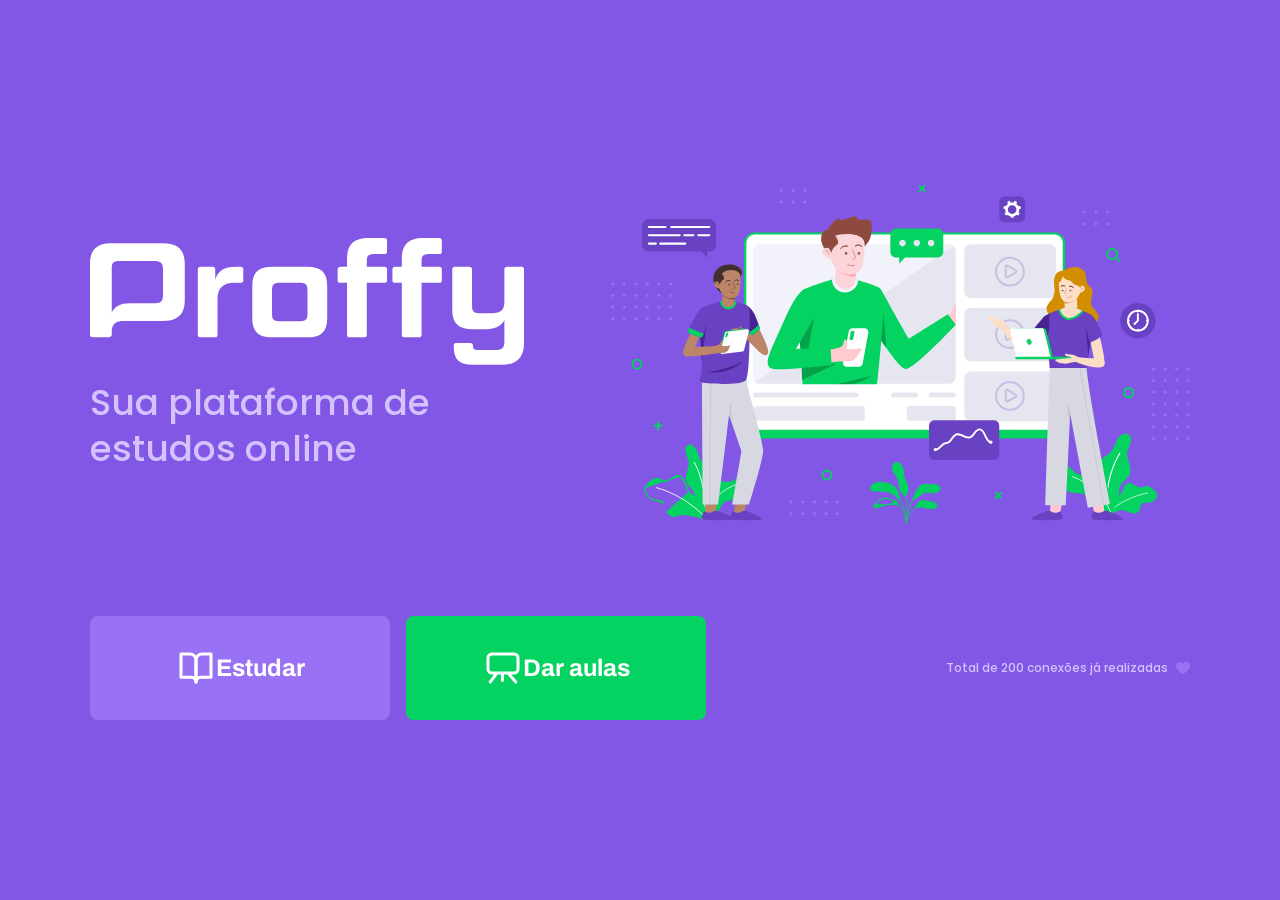
==== index.html @ 0a60b520 "projeto de estudos" ====
<!-- isso  é uma tag <html> -->
<!-- na tag <head> irá configurações do meu documento -->
<!-- na tag body: Todo conteúdo visível na página-->
<!-- AULA 1 -->


<!DOCTYPE html>
<html lang="pt-br">
<!-- lang é um atributo-->

<head>
    <meta charset="UTF-8">
    <meta name="viewport" content="width=device-width, initial-scale=1.0">
    <meta name="theme-color" content="#8257E5">

    <title> Proffy | Sua plataforma de estudos online </title>

    
    <link rel="shortcut icon" href="/images/favicon.png" type="image/png">


    <link rel="stylesheet" href="/styles/main.css">
    <link rel="stylesheet" href="/styles/partials/page-landing.css">

    <link
        href="https://fonts.googleapis.com/css2?family=Archivo:wght@400;700&amp;family=Poppins:wght@400;600&amp;display=swap"
        rel="stylesheet">

</head>
<body id="page-landing">

    <div id="container">
        <div class="logo-container">
            <img src="/images/logo.svg" alt="Proffy">
            <h2>Sua plataforma de estudos online</h2>
        </div>

        <img class="hero-image" src="/images/landing.svg" alt="Plataforma de Estudos">

        <div class="buttons-container">
            <a class="study" href="/study.html">
                <img src="/images/icons/study.svg" alt="Estudar">
                Estudar
            </a>

            <a class="give-classes" href="/give-classes.html">
                <img src="/images/icons/give-classes.svg" alt="Dar aulas">
                Dar aulas
            </a>

        </div>
    
        <p class="total-connections">
            Total de 200 conexões já realizadas
            <img src="/images/icons/purple-heart.svg" 
            alt="coração roxo">
        </p>
    </div>

</body>
</html>
---- styles/main.css ----
/* AULA 01 */

            /* cascading
            em cascata

            stylesheet
            Folha de Estilo
            */
     

:root {
    /*variaveis css*/
    --color-background: #F0F0F7;
    --color-primary-lighter: #9871F5;
    --color-primary-light: #916BEA;
    --color-primary: #8257E5;
    --color-primary-dark: #774DD6;
    --color-primary-darker: #6842c2;
    --color-secondary: #04D361;
    --color-secondary-dark: #04BF58;
    --color-title-in-primary: #FFFFFF;
    --color-text-in-primary: #D4C2FF;
    --color-text-title: #32264D;
    --color-text-complement: #9C98A6;
    --color-text-base: #6A6180;
    --color-line-in-white: #E6E6F0;
    --color-input-background: #F8F8FC;
    --color-button-text: #FFFFFF;
    --color-box-base: #FFFFFF;
    --color-box-footer: #FAFAFC;
    --color-small-info: #C1BCCC;
    /* tamanho da fonte padrão: 16px - 100% - 1rem */
    font-size: 60%; /* controle das medidas rem */
}

* {
    margin: 0;
    padding: 0;
    box-sizing: border-box;

}

html,
body {
 height: 100vh;
}

body{
    background: var(--color-background);
    display: flex;
    align-items: center;
    justify-content: center;
    font: 500 1.6rem Poppins;
}

body,
input,
button,
textarea{
     /* font: 500 1.6rem Poppins */
    font-weight: 500;
    font-family: Poppins;
    font-size: 1.6rem;
    color: var(--color-text-base)
}

#container {
    width: 90vw; /* width = largura */
    max-width: 700px;
    
}

@media( min-width: 700px) {
    :root {
        font-size: 62.5%; /* todo 1rem vai ser relativo a 10px*/
    }
}
---- styles/partials/page-landing.css ----
/* Aula 02*/

#page-landing {
    background: var(--color-primary);
}


#page-landing #container {
    color: var(--color-text-in-primary);
}

.logo-container img {
    height: 10rem;
}

.logo-container{
    text-align: center;
    margin-bottom: 3.2rem;
}

.logo-container h2{
    font-weight: 500;
    font-size: 3.6rem;
    line-height: 4.6rem;
    margin-top: 0.8rem;
}

.hero-image{
    width: 100%;
}
.buttons-container{
    display:flex;
    justify-content: center;
    margin: 3.2rem 0;
}
.buttons-container a{
    width: 30rem;
    height: 10.4rem;
    
    border-radius: 0.8rem;
    margin-right: 1.6rem;


    font: 700 2.4rem Archivo;
    display: flex;
    align-items: center;
    justify-content: center;

    text-decoration: none;

    transition: background 0.2s;

    color: var(--color-button-text);
}

.buttons-container a img{
    width: 4rem;
    margin-right: 0;
}

.buttons-container a.study {
     background: var(--color-primary-lighter);
}

.buttons-container a.study:hover {
    background: var(--color-primary-light);

}

.buttons-container a.give-classes{
    background: var(--color-secondary);
    margin-right: 0;
}

.buttons-container a.give-classes:hover{
    background: var(--color-secondary-dark);
}

.total-connections {
  font-size: 1.8rem;

  display: flex;
  align-items: center;
  justify-content: center;
}

.total-connections img {
    margin-left: 0.8rem;
}

@media( max-width: 699px) {
    :root { 
    font-size: 40%; /* MODIFICAR AS MEDIDAS REM */
 }
}
@media (min-width: 1100px){
    #page-landing #container {
        max-width: 1100px;
        display:grid;
        grid-template-columns: 2fr 1fr 2fr;
        grid-template-rows: 350px 1fr;
        grid-template-areas: 
        "proffy image image"
        "button button texting";
         column-gap: 87px;
         row-gap: 86px;
    }
    .logo-container {
        grid-area: proffy;
        text-align: initial;
        align-self: center;
        margin:0;
    }

    .logo-container img{
        height: 100%;
        height: 127px;
    }

    .hero-image {
        grid-area: image;
        height: 350px;
    }

    .buttons-container {
        grid-area: button;
        justify-content: flex-start;
        margin:0
    }

    .total-connections {
        grid-area: texting;
        justify-self: end;
        font-size: 1.2rem;
    }
}
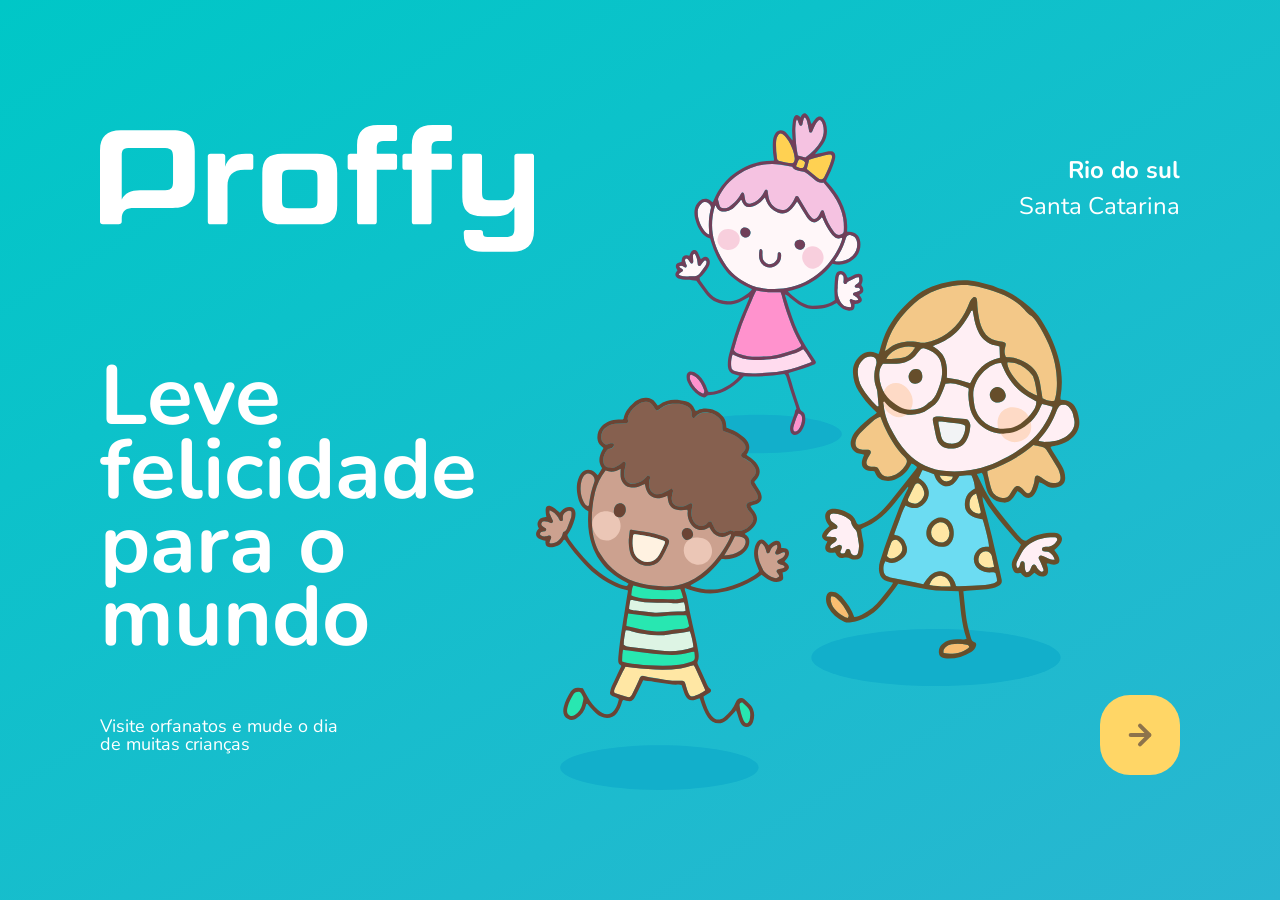
==== commit 634fd6b2: "happy" ====
--- a/index.html
+++ b/index.html
@@ -1,61 +1,44 @@
-<!-- isso  é uma tag <html> -->
-<!-- na tag <head> irá configurações do meu documento -->
-<!-- na tag body: Todo conteúdo visível na página-->
-<!-- AULA 1 -->
+<!DOCTYPE html>
+<html lang="pt_BR">
+  <head>
+    <meta charset="UTF-8" />
+    <meta name="viewport" content="width=device-width, initial-scale=1.0" />
+    <title>Happy</title>
+    <link rel="icon" href="./public/images/logo-icon.png" />
+    <link rel="stylesheet" href="./public/css/main.css">
+    <link rel="stylesheet" href="./public/css/page-landing.css">
+    <link rel="stylesheet" href="./public/css/animations.css">
+    <link href="https://fonts.googleapis.com/css2?family=Nunito:wght@400;600;800&display=swap" rel="stylesheet">
+  </head>
+
+  <body>
+    <div id="page-landing">
+        <div id="container">
+            <header>
+
+                <img class="animate-up"
+                 id="logo"
+                 src="./public/images/logo.svg"
+                 alt="A Happy logo"
+                  />
 
 
-<!DOCTYPE html>
-<html lang="pt-br">
-<!-- lang é um atributo-->
-
-<head>
-    <meta charset="UTF-8">
-    <meta name="viewport" content="width=device-width, initial-scale=1.0">
-    <meta name="theme-color" content="#8257E5">
-
-    <title> Proffy | Sua plataforma de estudos online </title>
-
-    
-    <link rel="shortcut icon" href="/images/favicon.png" type="image/png">
-
-
-    <link rel="stylesheet" href="/styles/main.css">
-    <link rel="stylesheet" href="/styles/partials/page-landing.css">
-
-    <link
-        href="https://fonts.googleapis.com/css2?family=Archivo:wght@400;700&amp;family=Poppins:wght@400;600&amp;display=swap"
-        rel="stylesheet">
-
-</head>
-<body id="page-landing">
-
-    <div id="container">
-        <div class="logo-container">
-            <img src="/images/logo.svg" alt="Proffy">
-            <h2>Sua plataforma de estudos online</h2>
+                <div class="location animate-up">
+                  <strong>Rio do sul</strong>
+                  <p>Santa Catarina</p>
+                </div>
+              </header>
+              <main>
+                <h1 class="animate-up">Leve felicidade para o mundo</h1>
+          
+                <section class="visit">
+                  <p class="animate-up"> Visite orfanatos e mude o dia de muitas crianças</p>
+                  <a class="animate-up" href="./orphanages.html" title="Visite orfanatos">
+                    <img class="animate-up" src="./public/images/arrow.svg" alt="Ir para o mapa"
+                  /></a>
+                </section>
+              </main>
         </div>
-
-        <img class="hero-image" src="/images/landing.svg" alt="Plataforma de Estudos">
-
-        <div class="buttons-container">
-            <a class="study" href="/study.html">
-                <img src="/images/icons/study.svg" alt="Estudar">
-                Estudar
-            </a>
-
-            <a class="give-classes" href="/give-classes.html">
-                <img src="/images/icons/give-classes.svg" alt="Dar aulas">
-                Dar aulas
-            </a>
-
-        </div>
-    
-        <p class="total-connections">
-            Total de 200 conexões já realizadas
-            <img src="/images/icons/purple-heart.svg" 
-            alt="coração roxo">
-        </p>
     </div>
-
-</body>
-</html>+  </body>
+</html>
--- a/public/css/main.css
+++ b/public/css/main.css
@@ -0,0 +1,32 @@
+* {
+  margin: 0;
+  padding: 0;
+  box-sizing: border-box;
+}
+
+body {
+  height: 100vh;
+  color: white;
+  background: #ebf2f5;
+}
+
+:root {
+  font-size: 10px;
+}
+
+body,
+input,
+button,
+textarea {
+  font: 400 1.8rem/1 "Nunito", sans-serif;
+}
+
+
+
+
+
+
+
+
+
+
--- a/public/css/page-landing.css
+++ b/public/css/page-landing.css
@@ -0,0 +1,106 @@
+  #page-landing {
+    background: linear-gradient(329.54deg, #29b6d1 0%, #00c7c7 100%);
+    text-align: center;
+    min-height: 100vh;
+    display: flex;
+    align-items: center;
+  }
+  
+  #container {
+    margin: auto;
+    width: min(90%, 112rem)
+  }
+  
+  .location,
+  h1,
+  .visit p {
+    height: 16vh;
+  }
+  
+  #logo{
+    animation-delay: 50ms;
+  }
+
+  #location{
+    animation-delay: 100ms;
+  }
+
+  main h1 {
+    animation-delay: 150ms;
+    font-size: clamp(4rem, 8vw, 8.4rem);
+  }
+  
+  .visit a:hover{
+    background: #96feff;
+  }
+  
+
+  .visit p {
+  animation-delay: 200ms;
+  }
+
+  .visit a {
+  transition: background 200ms;
+  width: 8rem;
+  height: 8rem;
+  background: #ffd666;
+  border: none;
+  border-radius: 3rem;
+  display: flex;
+  align-items: center;
+  justify-content: center;
+  animation-delay: 250ms;
+  }
+
+  /* Desktop Version */
+
+  @media(min-width: 760px) {
+
+  #container{
+    /*shorthand background: image repeat position size */
+    padding: 5rem 2rem;
+    background: url("../images/bg.svg") no-repeat 80% / clamp(30rem, 54vw, 56rem);
+  }
+
+  header{
+    display: flex;
+    align-items: center;
+    justify-content: space-between;
+  }
+
+
+  .location, h1, .visit p {
+    height: initial;
+    text-align: initial;
+  }
+
+  .location {
+    text-align: right;
+    font-size: 2.4rem;
+    line-height:1.5;
+  }
+
+  main h1 {
+    font-weight: bold;
+    width: min(300px, 80%);
+    line-height: .88;
+    margin: clamp(10%, 9vh, 12%) 0 4rem;
+  }
+
+  .visit{
+    display: flex;
+    align-items: center;
+    justify-content: space-between;
+  }
+
+  .visit p{
+    font-size: 2.4rem
+    line-height: 1.5;
+    width:clamp(20rem, 20vw, 30rem)
+  }
+
+  .visit a {
+    margin: initial;
+  }
+
+  }
--- a/public/css/animations.css
+++ b/public/css/animations.css
@@ -0,0 +1,67 @@
+@keyframes up{
+
+    from {
+      opacity: 0;
+      transform: translateY(16);
+    }
+    to{
+      opacity: 1;
+      transform: translateY(0)
+    }
+  }
+
+  @keyframes right{
+
+    from{
+
+      transform: translateX(-100%)
+
+    }
+
+
+    to{
+
+      transform: translateX(0)
+
+
+    }
+
+  }
+
+
+  @keyframes appear{
+    from{
+
+        opacity:0;
+
+    }
+    to{
+
+      opacity: 1;
+
+    }
+  }
+  
+  .animate-up{
+  
+    animation-name: up;
+    animation-duration: 300ms;
+    animation-fill-mode: backwards;
+  
+  }
+
+  .animate-right{
+  
+    animation-name: right;
+    animation-duration: 300ms;
+    animation-fill-mode: backwards;
+  
+  }
+
+  .animate-appear{
+
+    animation-name: appear;
+    animation-duration: 300ms;
+    animation-fill-mode: backwards;
+
+  }
